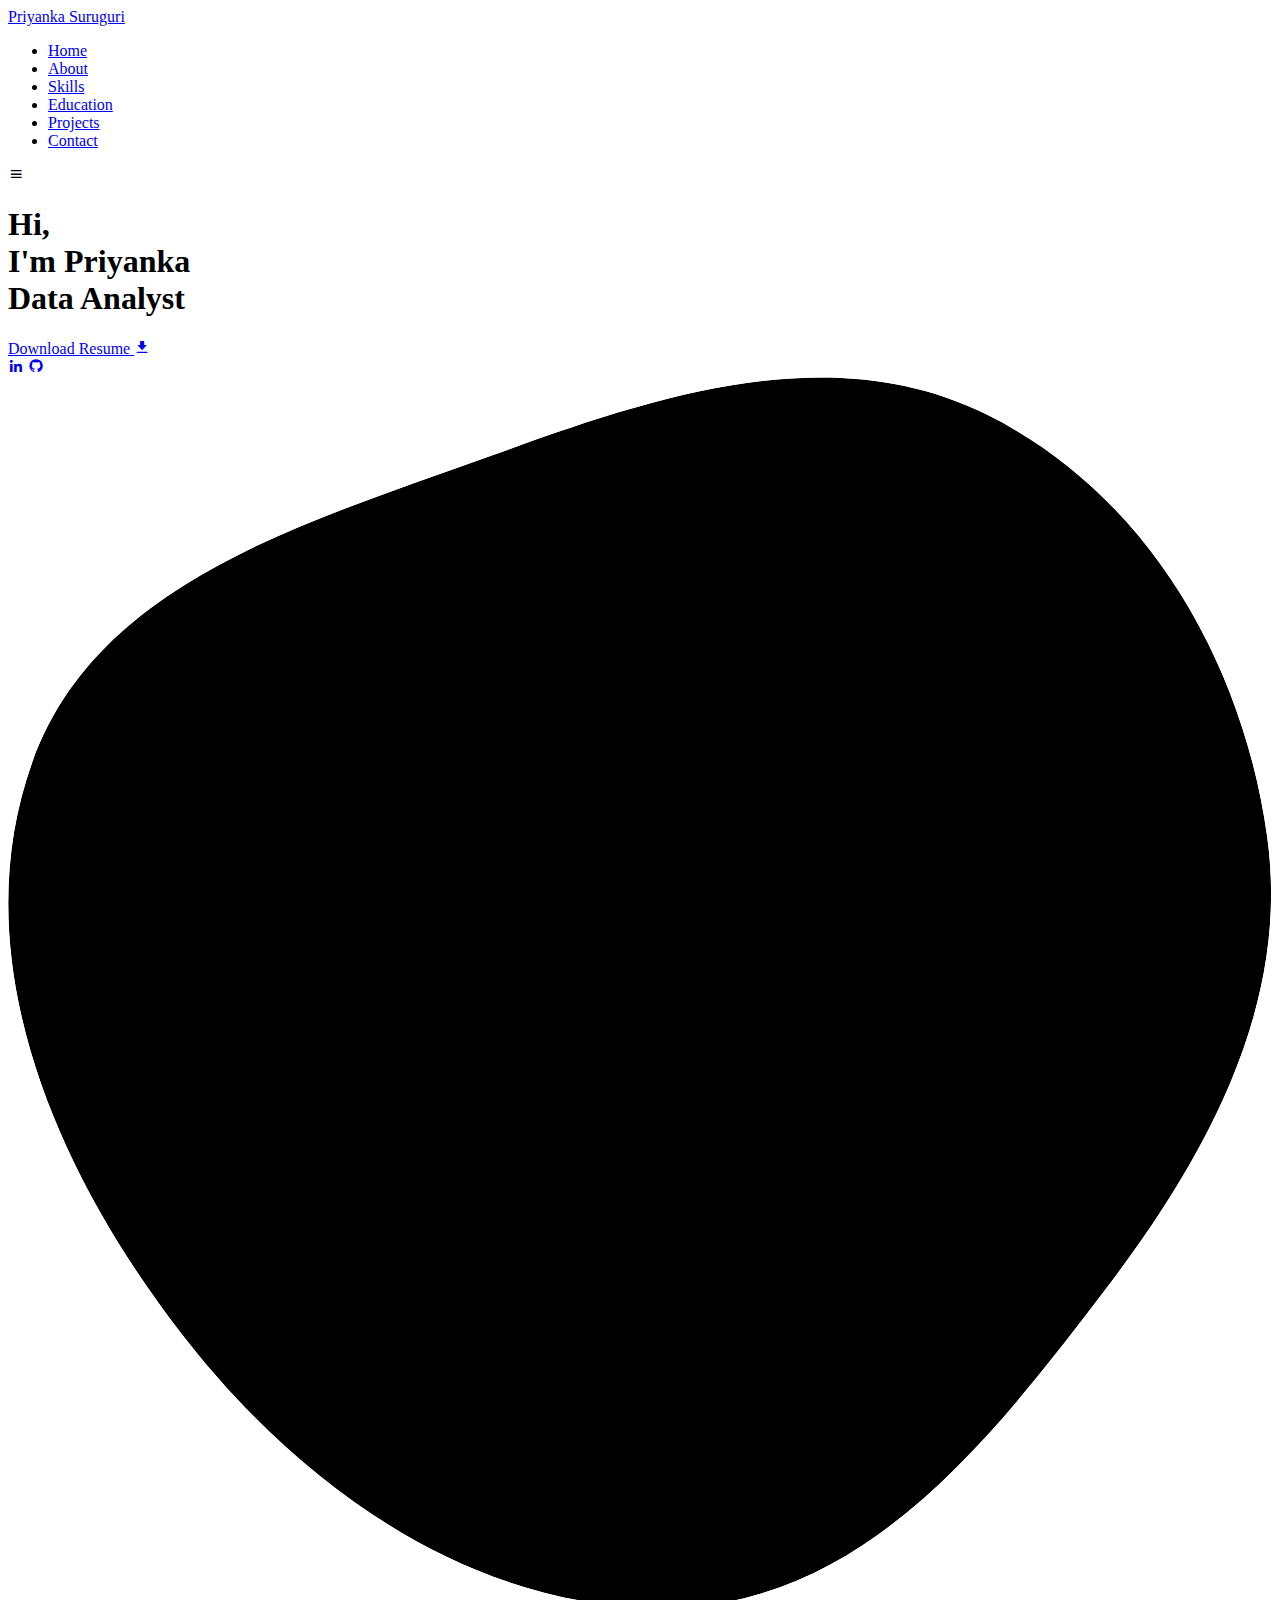
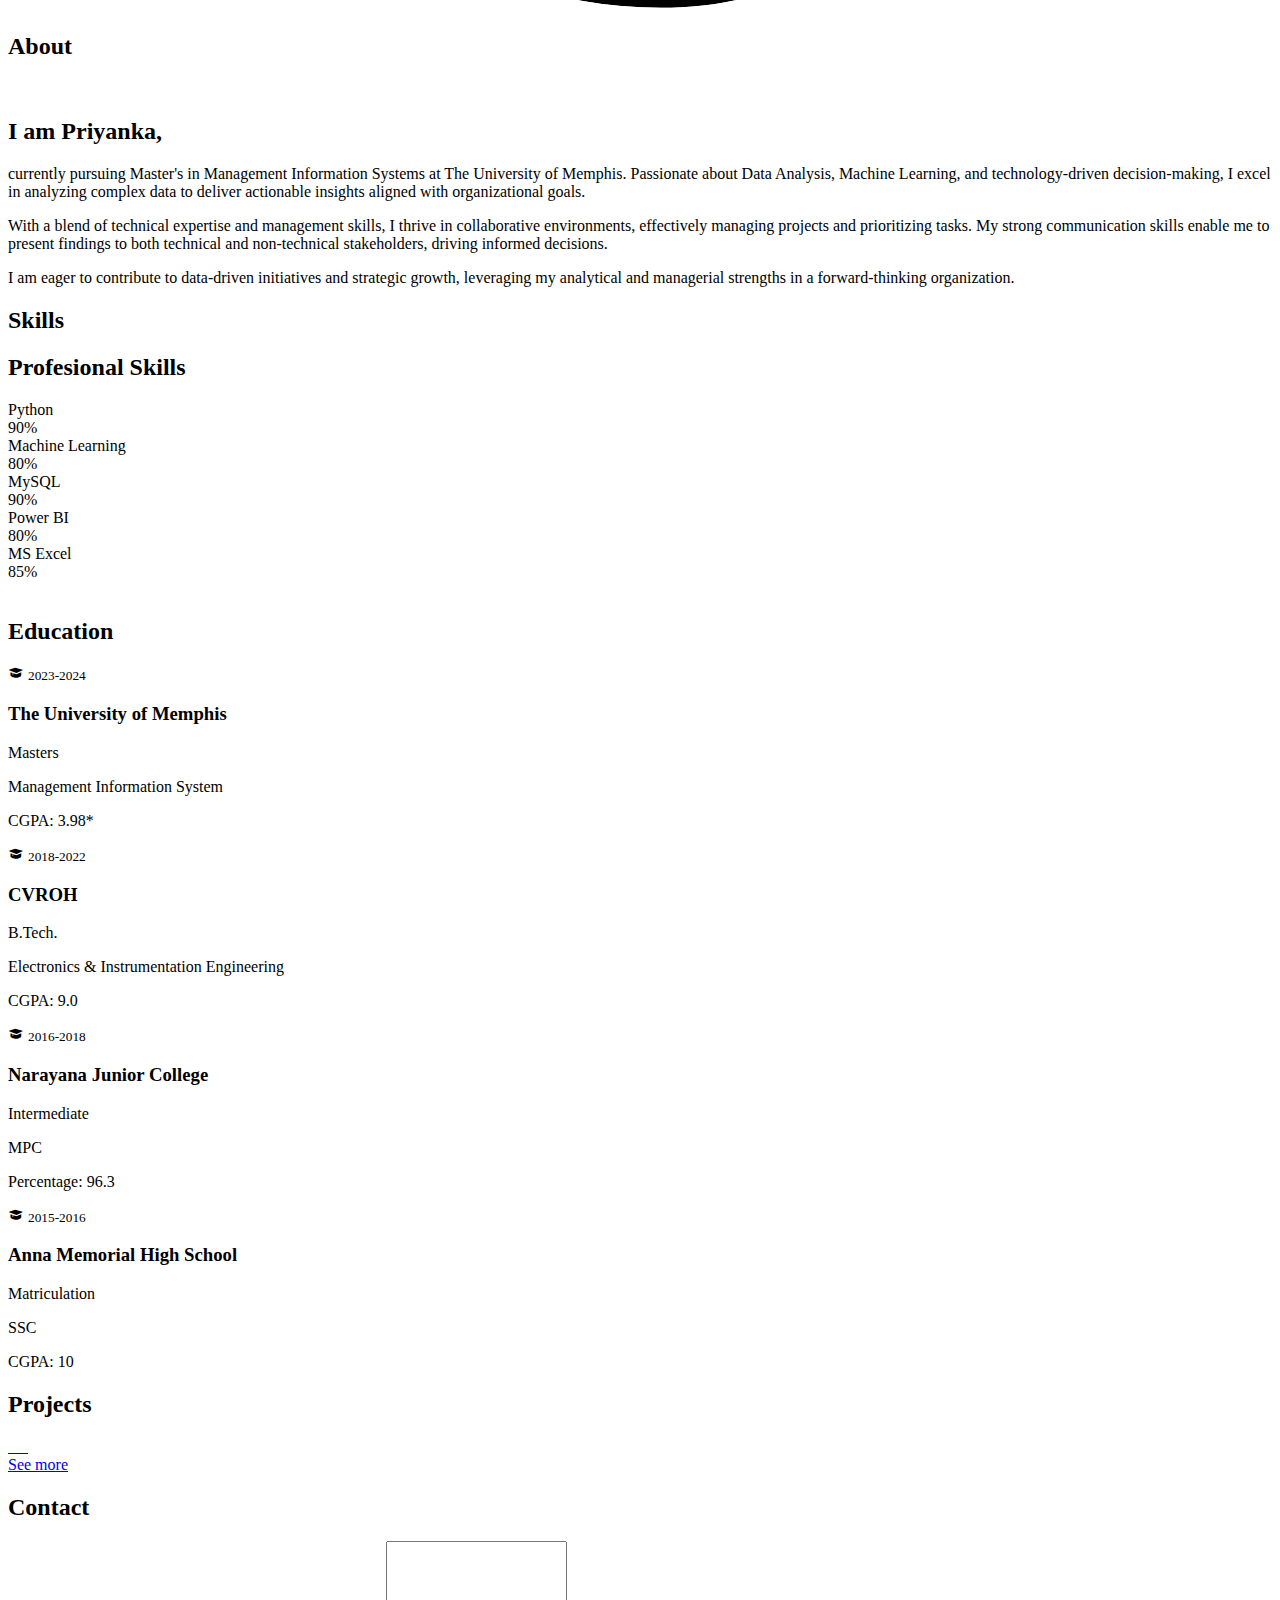
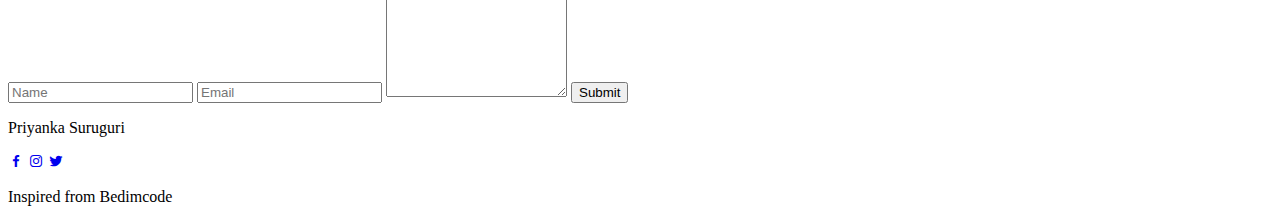
==== index.html @ d9de32b5 "Add files via upload" ====
<!DOCTYPE html>
<html lang="en">
    <head>
        <meta charset="UTF-8">
        <meta name="viewport" content="width=device-width, initial-scale=1.0">

        <link rel="stylesheet" href="CSS/style.css">

        <!-- =====BOX ICONS===== -->
        <link href='https://cdn.jsdelivr.net/npm/boxicons@2.0.5/css/boxicons.min.css' rel='stylesheet'>

        <title>Priyanka Portfolio</title>
    </head>
    <body>
        <!--===== HEADER =====-->
        <header class="l-header">
            <nav class="nav bd-grid">
                <div>
                    <a href="#" class="nav__logo">Priyanka Suruguri</a>
                </div>

                <div class="nav__menu" id="nav-menu">
                    <ul class="nav__list">
                        <li class="nav__item"><a href="#home" class="nav__link active">Home</a></li>
                        <li class="nav__item"><a href="#about" class="nav__link">About</a></li>
                        <li class="nav__item"><a href="#skills" class="nav__link">Skills</a></li>
                        <li class="nav__item"><a href="#education" class="nav__link">Education</a></li>
                        <li class="nav__item"><a href="#work" class="nav__link">Projects</a></li>
                        <li class="nav__item"><a href="#contact" class="nav__link">Contact</a></li>
                    </ul>
                </div>

                <div class="nav__toggle" id="nav-toggle">
                    <i class='bx bx-menu'></i>
                </div>
            </nav>
        </header>

        <main class="l-main">
            <!--===== HOME =====-->
            <section class="home bd-grid" id="home">
                <div class="home__data">
                    <h1 class="home__title">Hi,<br>I'm <span class="home__title-color">Priyanka</span><br>Data Analyst</h1>

                    <a href="images/PriyankaResume.doc" download='resume' class="button">Download Resume <i class='bx bxs-download'></i></a>
                </div>

                <div class="home__social">
                    <a href="https://linkedin.com/in/your-profile" class="home__social-icon"><i class='bx bxl-linkedin'></i></a>
                    <a href="https://github.com/PriyankaSuruguri" class="home__social-icon"><i class='bx bxl-github' ></i></a>
                </div>

                <div class="home__img">
                    <svg class="home__blob" viewBox="0 0 479 467" xmlns="http://www.w3.org/2000/svg" xmlns:xlink="http://www.w3.org/1999/xlink">
                        <mask id="mask0" mask-type="alpha">
                            <path d="M9.19024 145.964C34.0253 76.5814 114.865 54.7299 184.111 29.4823C245.804 6.98884 311.86 -14.9503 370.735 14.143C431.207 44.026 467.948 107.508 477.191 174.311C485.897 237.229 454.931 294.377 416.506 344.954C373.74 401.245 326.068 462.801 255.442 466.189C179.416 469.835 111.552 422.137 65.1576 361.805C17.4835 299.81 -17.1617 219.583 9.19024 145.964Z"/>
                        </mask>
                        <g mask="url(#mask0)">
                            <path d="M9.19024 145.964C34.0253 76.5814 114.865 54.7299 184.111 29.4823C245.804 6.98884 311.86 -14.9503 370.735 14.143C431.207 44.026 467.948 107.508 477.191 174.311C485.897 237.229 454.931 294.377 416.506 344.954C373.74 401.245 326.068 462.801 255.442 466.189C179.416 469.835 111.552 422.137 65.1576 361.805C17.4835 299.81 -17.1617 219.583 9.19024 145.964Z"/>
                            <image class="home__blob-img" x="40" y="60" href="images/HomePriyanka1.png"/>
                        </g>
                    </svg>
                </div>
            </section>

            <!--===== ABOUT =====-->
            <section class="about section " id="about">
                <h2 class="section-title">About</h2>

                <div class="about__container bd-grid">
                    <div class="about__img">
                        <img src="images/PriyankaImage.jpeg" alt="">
                    </div>
                    
                    <div>
                        <h2 class="about__subtitle">I am Priyanka,</h2>
                        <p class="about__text">currently pursuing Master's in Management Information Systems at The University of Memphis. Passionate about Data Analysis, Machine Learning, and technology-driven decision-making, I excel in analyzing complex data to deliver actionable insights aligned with organizational goals.</p>           
                        <p class="about__text">With a blend of technical expertise and management skills, I thrive in collaborative environments, effectively managing projects and prioritizing tasks. My strong communication skills enable me to present findings to both technical and non-technical stakeholders, driving informed decisions.</p>
                        <p class="about__text">I am eager to contribute to data-driven initiatives and strategic growth, leveraging my analytical and managerial strengths in a forward-thinking organization.</p>
                    </div>                                   
                </div>
            </section>

            <!--===== SKILLS =====-->
            <section class="skills section" id="skills">
                <h2 class="section-title">Skills</h2>

                <div class="skills__container bd-grid">          
                    <div>
                        <h2 class="skills__subtitle">Profesional Skills</h2>
                        <div class="skills__data">
                            <div class="skills__names">
                                <span class="skills__name">Python</span>
                            </div>
                            <div class="skills__bar skills__python">

                            </div>
                            <div>
                                <span class="skills__percentage">90%</span>
                            </div>
                        </div>
                        <div class="skills__data">
                            <div class="skills__names">
                                <span class="skills__name">Machine Learning</span>
                            </div>
                            <div class="skills__bar skills__ml">
                                
                            </div>
                            <div>
                                <span class="skills__percentage">80%</span>
                            </div>
                        </div>
                        <div class="skills__data">
                            <div class="skills__names">
                                <span class="skills__name">MySQL</span>
                            </div>
                            <div class="skills__bar skills__mysql">
                                
                            </div>
                            <div>
                                <span class="skills__percentage">90%</span>
                            </div>
                        </div>
                        <div class="skills__data">
                            <div class="skills__names">
                                <span class="skills__name">Power BI</span>
                            </div>
                            <div class="skills__bar skills__powerbi">
                                
                            </div>
                            <div>
                                <span class="skills__percentage">80%</span>
                            </div>
                        </div>
                        <div class="skills__data">
                            <div class="skills__names">
                                <span class="skills__name">MS Excel</span>
                            </div>
                            <div class="skills__bar skills__msexcel">
                                
                            </div>
                            <div>
                                <span class="skills__percentage">85%</span>
                            </div>
                        </div>
                    </div>
                    
                    <div>              
                        <img src="images/skills.jpg" alt="" class="skills__img">
                    </div>
                </div>
            </section>

            <!--===== EDUCATION =====-->
            <section class="education section" id="education">
                <h2 class="section-title">Education</h2>
                <div class="education__container bd-grid">
                    <div class="institute__container">
                        <div class="inst_logo_yr">
                            <i class="bx bxs-graduation grad_icon"></i>
                            <small class="institute__year">2023-2024</small>
                        </div>
                        <div class="inst_rem">
                            <h3 class="institute__name">The University of Memphis</h3>
                            <p class="institute__course">Masters</p>
                            <p class="institute__domain">Management Information System</p>
                            <p class="institute__cgpa">CGPA: 3.98*</p>
                        </div>
                    </div>
                    <div class="institute__container">
                        <div class="inst_logo_yr">
                            <i class="bx bxs-graduation grad_icon"></i>
                            <small class="institute__year">2018-2022</small>
                        </div>
                        <div class="inst_rem">
                            <h3 class="institute__name">CVROH</h3>
                            <p class="institute__course">B.Tech.</p>
                            <p class="institute__domain">Electronics & Instrumentation Engineering</p>
                            <p class="institute__cgpa">CGPA: 9.0</p>
                        </div>
                    </div>   
                    <div class="institute__container">
                        <div class="inst_logo_yr">
                            <i class="bx bxs-graduation grad_icon"></i>
                            <small class="institute__year">2016-2018</small>
                        </div>
                        <div class="inst_rem">
                            <h3 class="institute__name">Narayana Junior College</h3>
                            <p class="institute__course">Intermediate</p>
                            <p class="institute__domain">MPC</p>
                            <p class="institute__cgpa">Percentage: 96.3</p>
                        </div>
                    </div> 
                    <div class="institute__container">
                        <div class="inst_logo_yr">
                            <i class="bx bxs-graduation grad_icon"></i>
                            <small class="institute__year">2015-2016</small>
                        </div>
                        <div class="inst_rem">
                            <h3 class="institute__name">Anna Memorial High School</h3>
                            <p class="institute__course">Matriculation</p>
                            <p class="institute__domain">SSC</p>
                            <p class="institute__cgpa">CGPA: 10 </p>
                        </div>
                    </div>                 
                </div>
            </section>

            <!--===== PROJECTS =====-->
            <section class="work section" id="work">
                <h2 class="section-title">Projects</h2>

                <div class="work__container bd-grid">
                    <a href="https://github.com/PriyankaSuruguri/Facial_Emotion_Recognition_Deep_Learning" class="work__img">
                        <img src="images/work1.jpg" alt="">
                    </a>
                    <a href="https://github.com/PriyankaSuruguri/GDP_Prediction" class="work__img">
                        <img src="images/work2.png" alt="">
                    </a>
                    <a href="https://github.com/PriyankaSuruguri/Breast_Cancer_Detection" class="work__img">
                        <img src="images/work3.png" alt="">
                    </a>
                    <a href="https://github.com/PriyankaSuruguri/House_Price_Prediction" class="work__img">
                        <img src="images/work4.png" alt="">
                    </a>
                    <a href="https://github.com/PriyankaSuruguri/Credit_Card_Fraud_Detection" class="work__img">
                        <img src="images/work5.jpg" alt="">
                    </a>
                    <a href="https://github.com/PriyankaSuruguri/US_SalesInsights" class="work__img">
                        <img src="images/work6.png" alt="">
                    </a>
                </div>
                <div class="see_more_btn">
                    <a href="https://github.com/PriyankaSuruguri" class="button">See more</a>
                </div>
            </section>
            <!--===== CONTACT =====-->
            <section class="contact section" id="contact">
                <h2 class="section-title">Contact</h2>

                <div class="contact__container bd-grid">
                    <form action="" class="contact__form">
                        <input type="text" placeholder="Name" class="contact__input">
                        <input type="mail" placeholder="Email" class="contact__input">
                        <textarea name="" id="" cols="0" rows="10" class="contact__input"></textarea>
                        <input type="button" value="Submit" class="contact__button button">
                    </form>
                </div>
            </section>
        </main>

        <!--===== FOOTER =====-->
        <footer class="footer">
            <p class="footer__title">Priyanka Suruguri</p>
            <div class="footer__social">
                <a href="#" class="footer__icon"><i class='bx bxl-facebook' ></i></a>
                <a href="#" class="footer__icon"><i class='bx bxl-instagram' ></i></a>
                <a href="#" class="footer__icon"><i class='bx bxl-twitter' ></i></a>
            </div>
            <p class="footer__copy">Inspired from Bedimcode</p>
        </footer>


        <!--===== SCROLL REVEAL =====-->
        <script src="https://unpkg.com/scrollreveal"></script>

        <!--===== MAIN JS =====-->
        <script src="js/script.js"></script>
    </body>
</html>
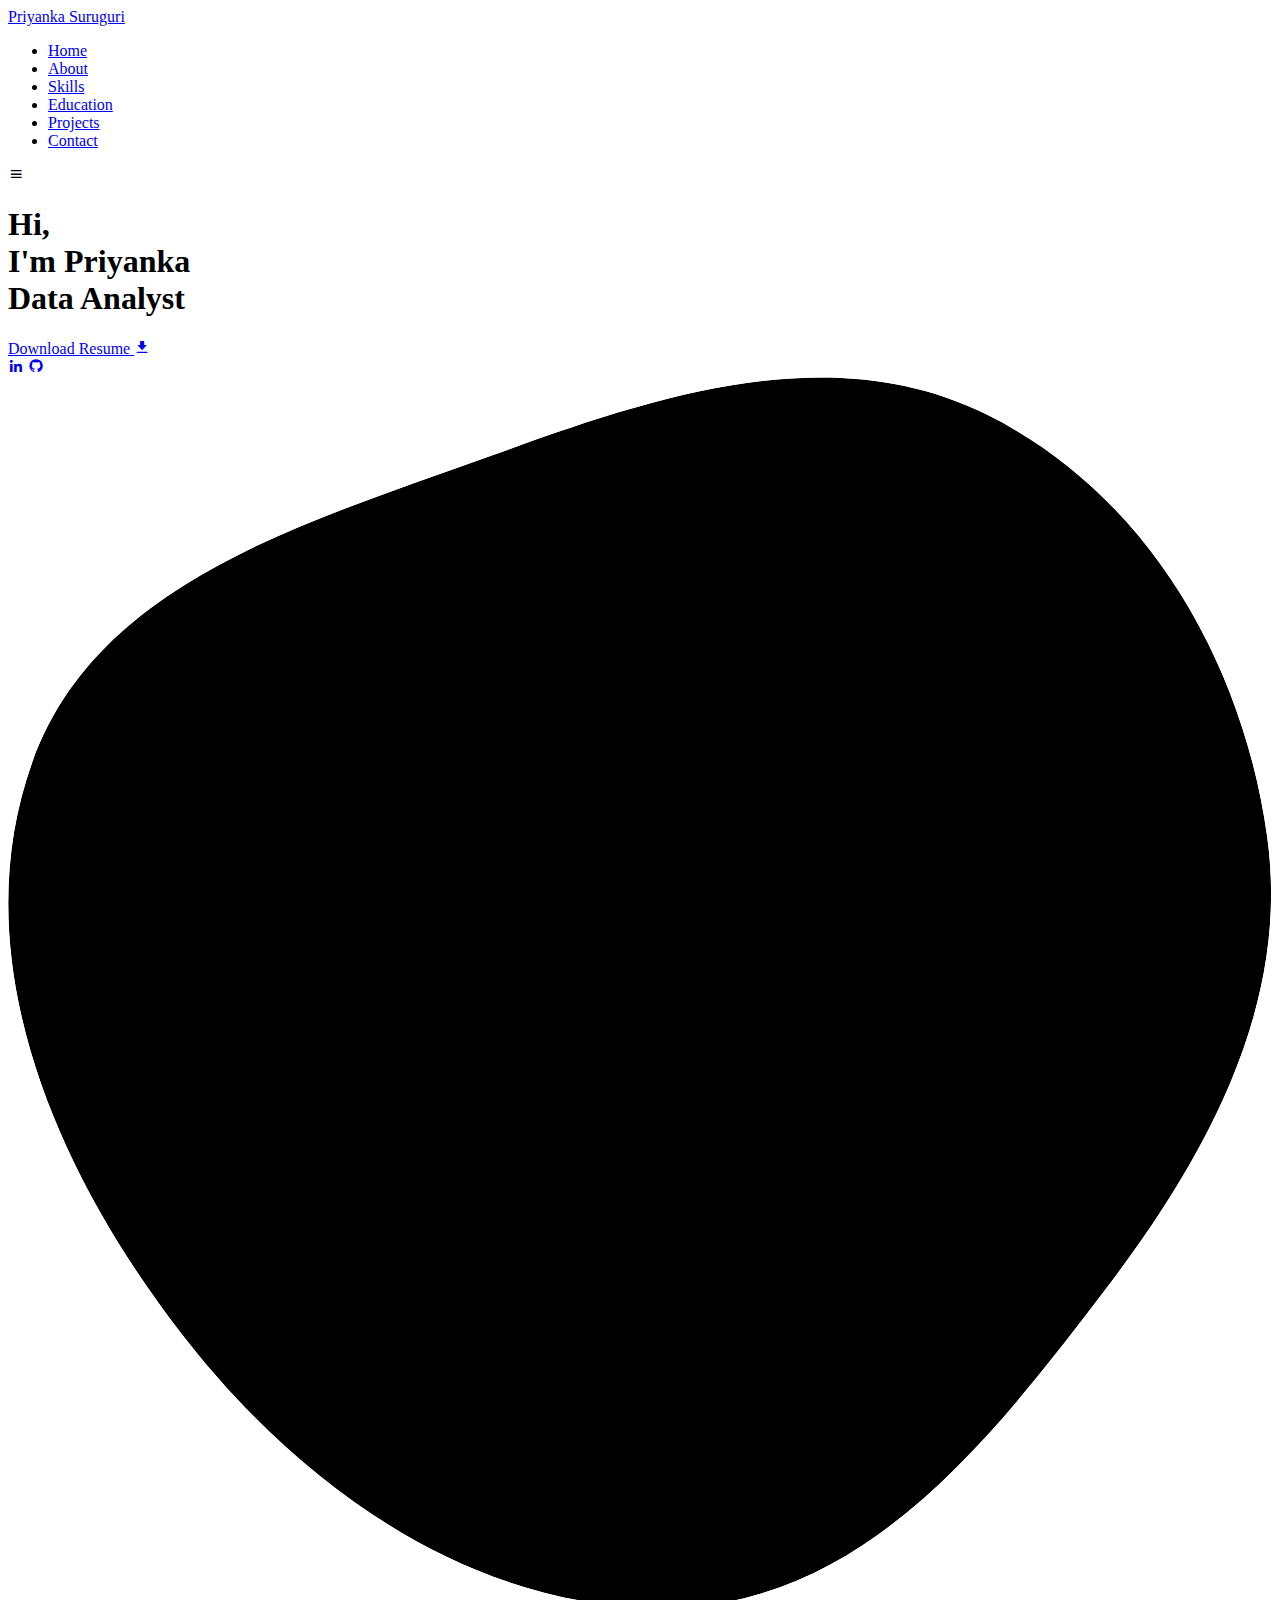
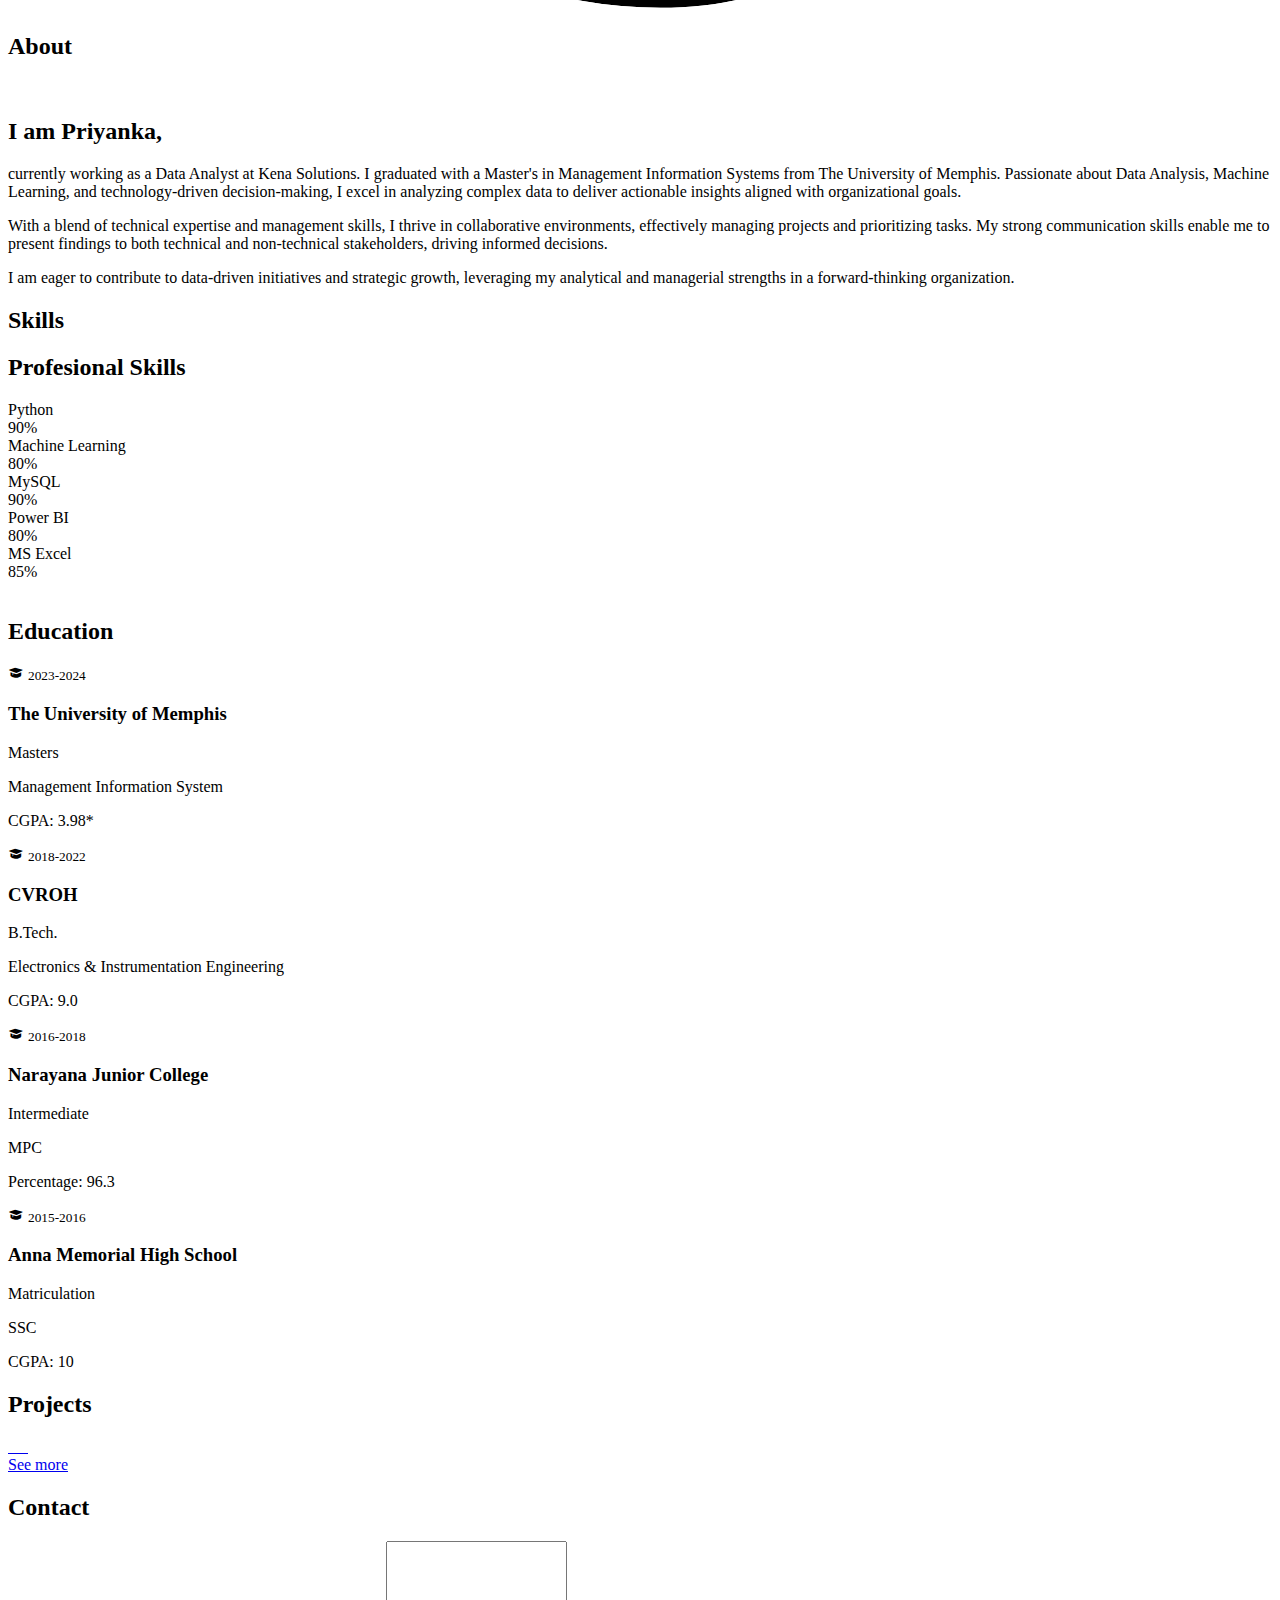
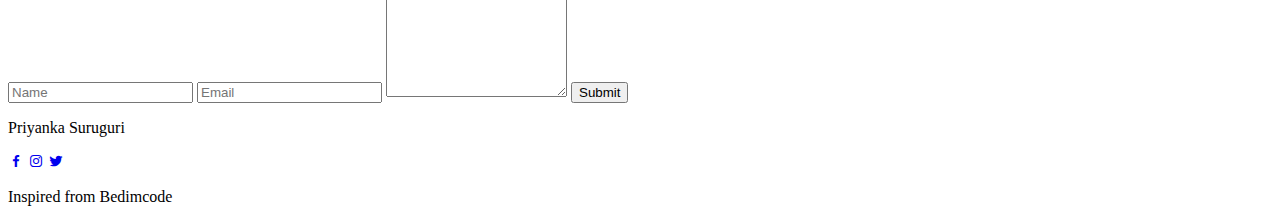
==== commit 0380fef6: "Add files via upload" ====
--- a/index.html
+++ b/index.html
@@ -4,7 +4,7 @@
         <meta charset="UTF-8">
         <meta name="viewport" content="width=device-width, initial-scale=1.0">
 
-        <link rel="stylesheet" href="CSS/style.css">
+        <link rel="stylesheet" href="CSS/styles.css">
 
         <!-- =====BOX ICONS===== -->
         <link href='https://cdn.jsdelivr.net/npm/boxicons@2.0.5/css/boxicons.min.css' rel='stylesheet'>
@@ -42,7 +42,7 @@
                 <div class="home__data">
                     <h1 class="home__title">Hi,<br>I'm <span class="home__title-color">Priyanka</span><br>Data Analyst</h1>
 
-                    <a href="images/PriyankaResume.doc" download='resume' class="button">Download Resume <i class='bx bxs-download'></i></a>
+                    <a href="files/PriyankaResumee.pdf" download='resume' class="button">Download Resume <i class='bx bxs-download'></i></a>
                 </div>
 
                 <div class="home__social">
@@ -74,7 +74,7 @@
                     
                     <div>
                         <h2 class="about__subtitle">I am Priyanka,</h2>
-                        <p class="about__text">currently pursuing Master's in Management Information Systems at The University of Memphis. Passionate about Data Analysis, Machine Learning, and technology-driven decision-making, I excel in analyzing complex data to deliver actionable insights aligned with organizational goals.</p>           
+                        <p class="about__text"> currently working as a Data Analyst at Kena Solutions. I graduated with a Master's in Management Information Systems from The University of Memphis. Passionate about Data Analysis, Machine Learning, and technology-driven decision-making, I excel in analyzing complex data to deliver actionable insights aligned with organizational goals.</p>           
                         <p class="about__text">With a blend of technical expertise and management skills, I thrive in collaborative environments, effectively managing projects and prioritizing tasks. My strong communication skills enable me to present findings to both technical and non-technical stakeholders, driving informed decisions.</p>
                         <p class="about__text">I am eager to contribute to data-driven initiatives and strategic growth, leveraging my analytical and managerial strengths in a forward-thinking organization.</p>
                     </div>                                   
@@ -267,10 +267,4 @@
         <!--===== MAIN JS =====-->
         <script src="js/script.js"></script>
     </body>
-</html>
-
-
-
-
-
-
+</html>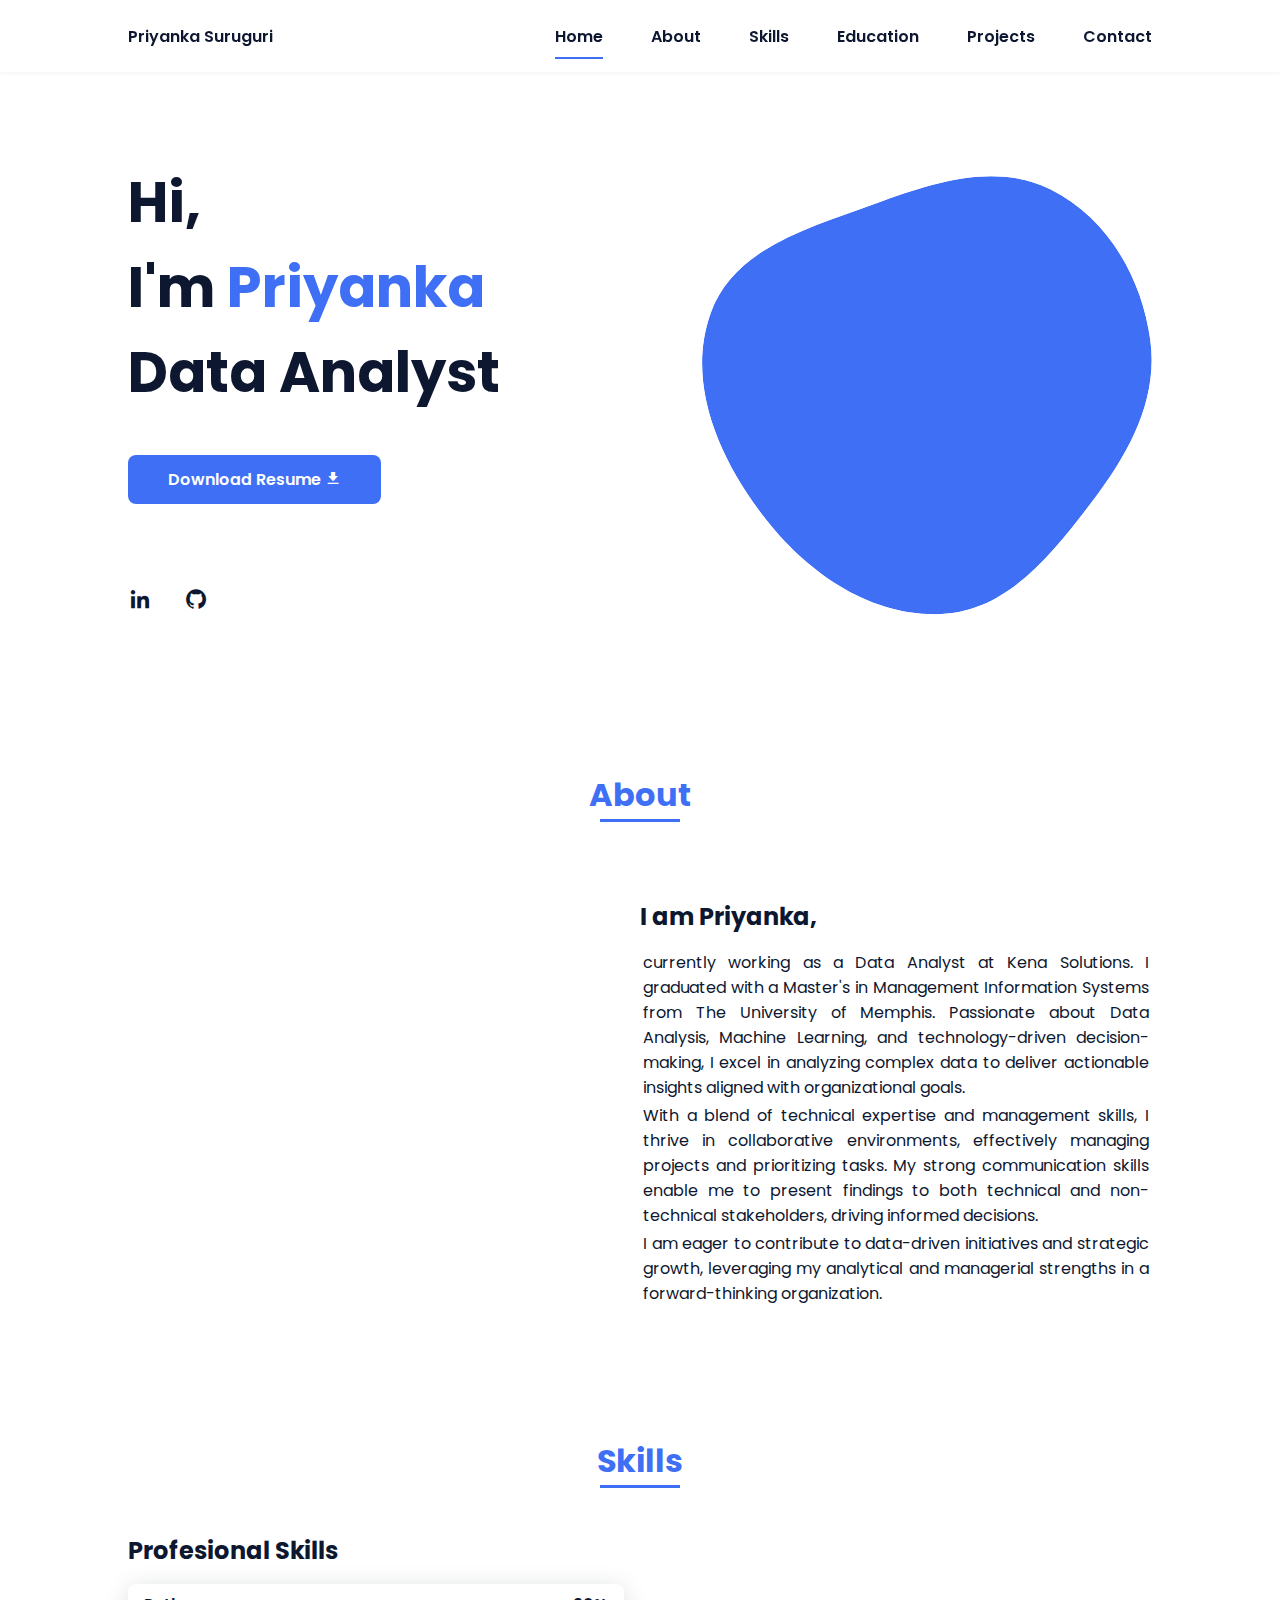
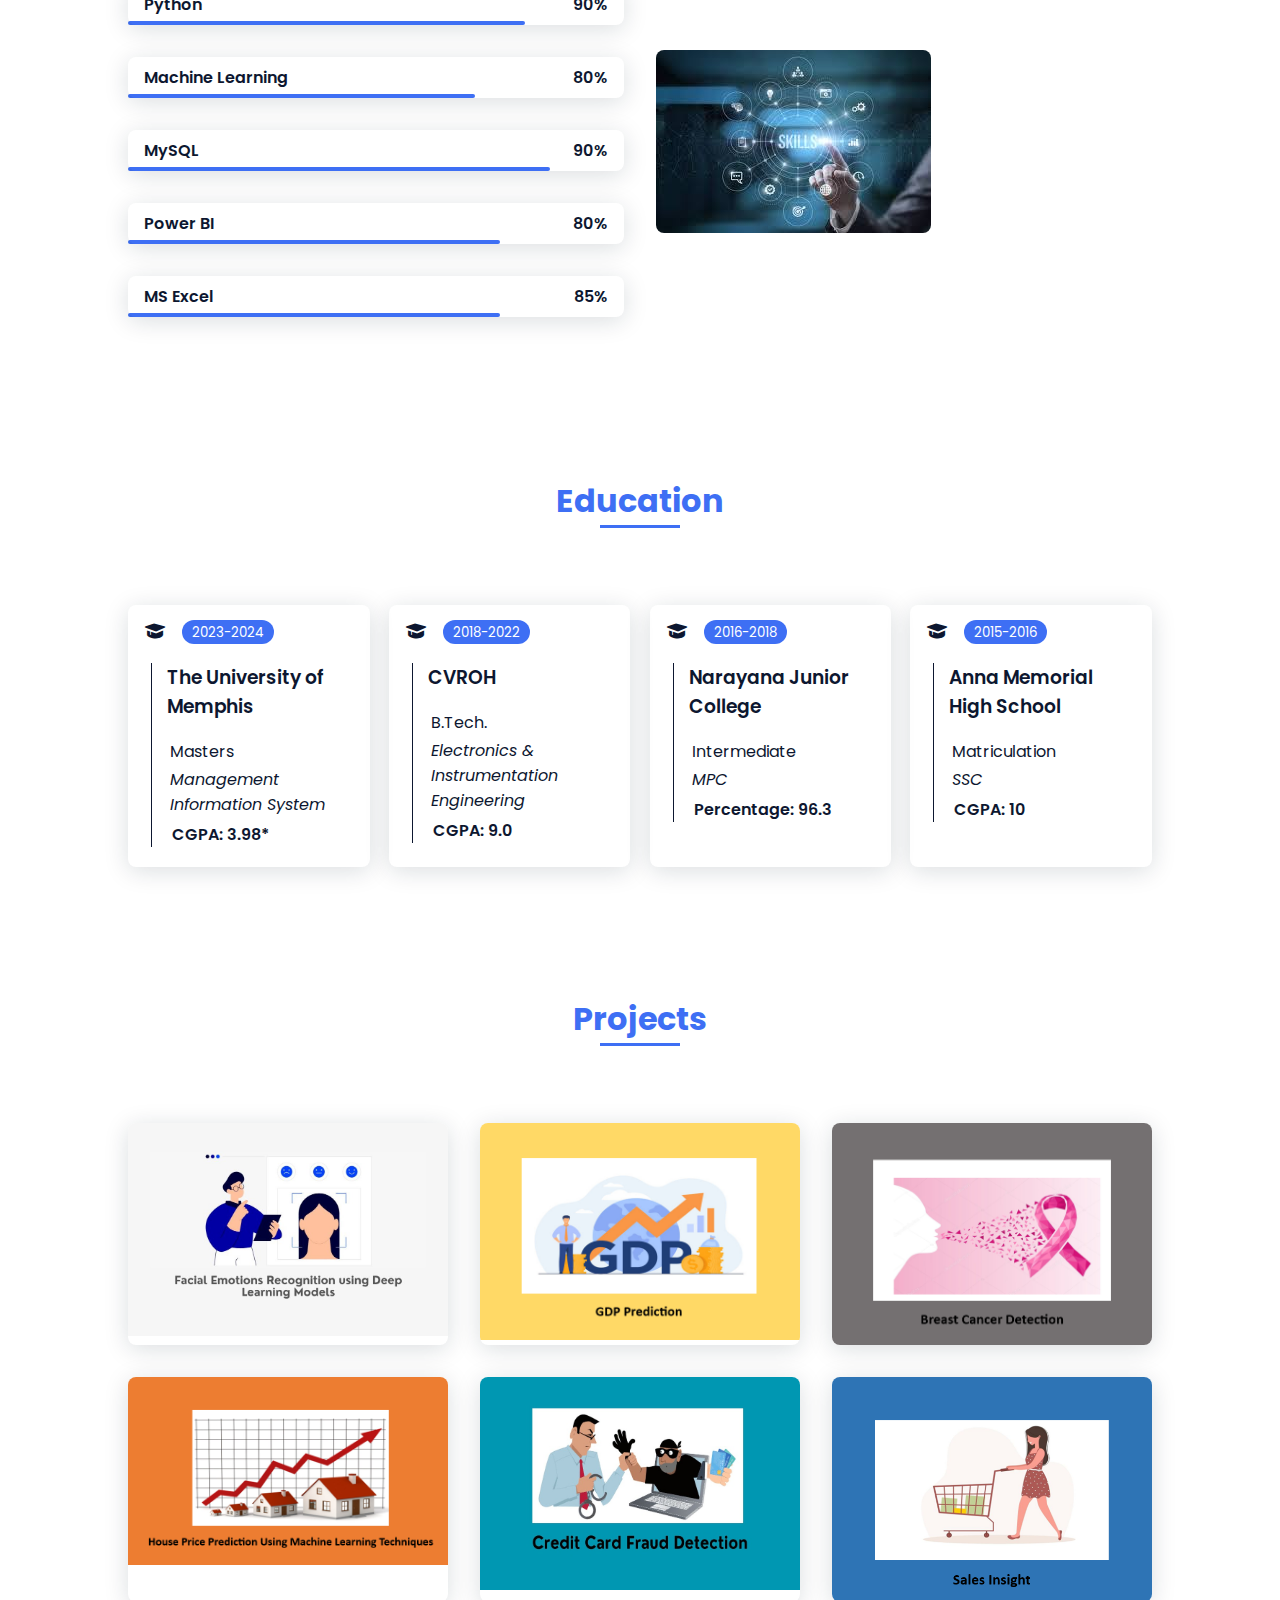
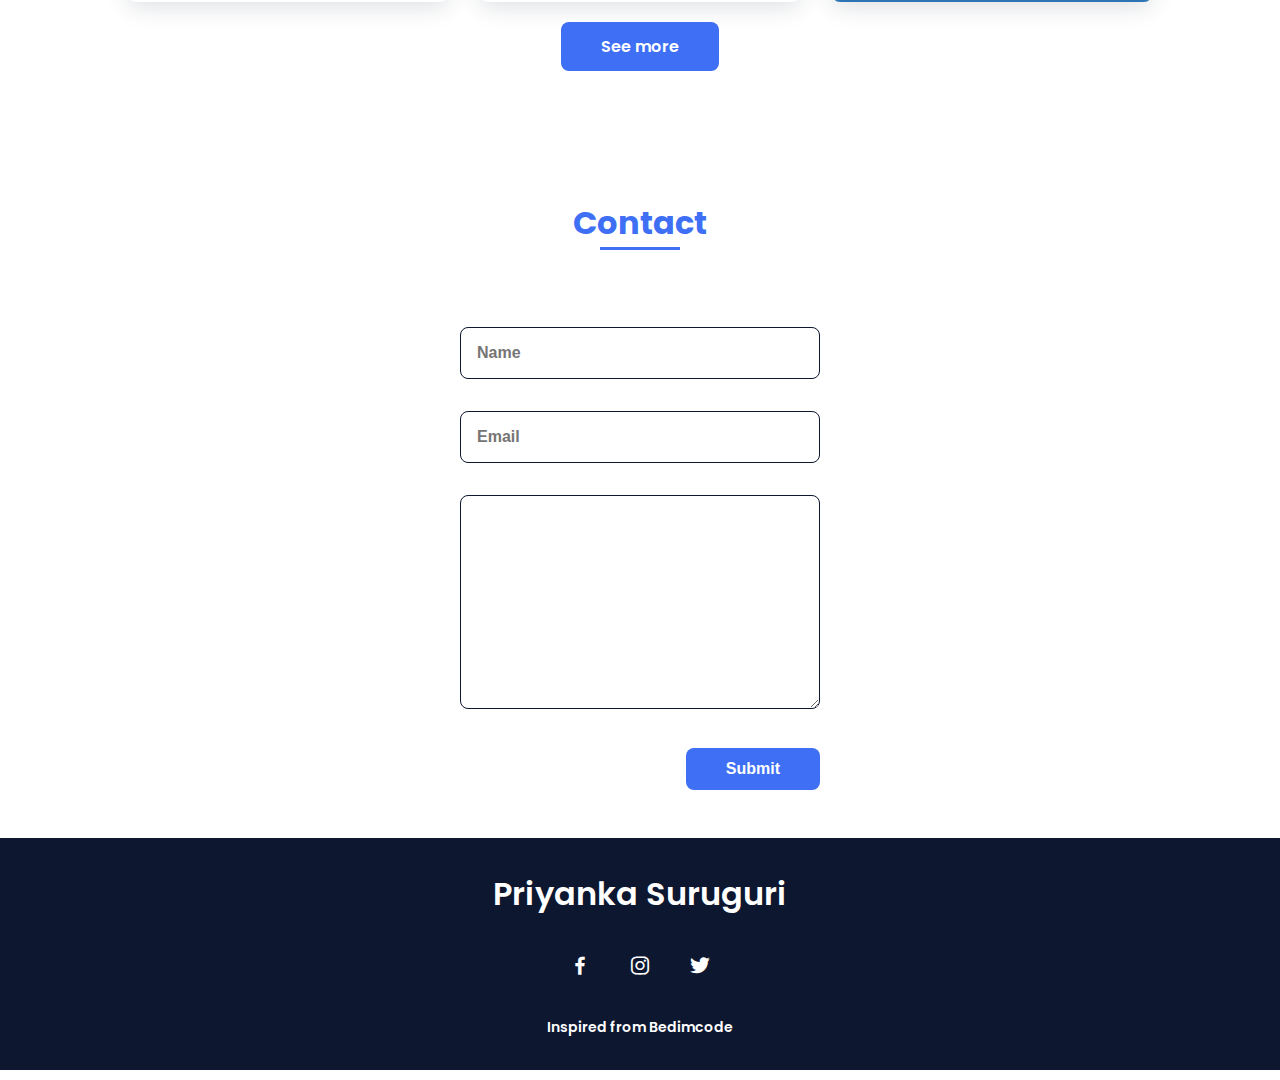
==== commit 9132dc76: "Update index.html" ====
--- a/index.html
+++ b/index.html
@@ -4,7 +4,7 @@
         <meta charset="UTF-8">
         <meta name="viewport" content="width=device-width, initial-scale=1.0">
 
-        <link rel="stylesheet" href="CSS/styles.css">
+        <link rel="stylesheet" href="PortfolioWebsite/assets/CSS/styles.css">
 
         <!-- =====BOX ICONS===== -->
         <link href='https://cdn.jsdelivr.net/npm/boxicons@2.0.5/css/boxicons.min.css' rel='stylesheet'>
@@ -42,7 +42,7 @@
                 <div class="home__data">
                     <h1 class="home__title">Hi,<br>I'm <span class="home__title-color">Priyanka</span><br>Data Analyst</h1>
 
-                    <a href="files/PriyankaResumee.pdf" download='resume' class="button">Download Resume <i class='bx bxs-download'></i></a>
+                    <a href="PortfolioWebsite/assets/files/PriyankaResumee.pdf" download='resume' class="button">Download Resume <i class='bx bxs-download'></i></a>
                 </div>
 
                 <div class="home__social">
@@ -146,7 +146,7 @@
                     </div>
                     
                     <div>              
-                        <img src="images/skills.jpg" alt="" class="skills__img">
+                        <img src="PortfolioWebsite/assets/images/skills.jpg" alt="" class="skills__img">
                     </div>
                 </div>
             </section>
@@ -212,22 +212,22 @@
 
                 <div class="work__container bd-grid">
                     <a href="https://github.com/PriyankaSuruguri/Facial_Emotion_Recognition_Deep_Learning" class="work__img">
-                        <img src="images/work1.jpg" alt="">
+                        <img src="PortfolioWebsite/assets/images/work1.jpg" alt="">
                     </a>
                     <a href="https://github.com/PriyankaSuruguri/GDP_Prediction" class="work__img">
-                        <img src="images/work2.png" alt="">
+                        <img src="PortfolioWebsite/assets/images/work2.png" alt="">
                     </a>
                     <a href="https://github.com/PriyankaSuruguri/Breast_Cancer_Detection" class="work__img">
-                        <img src="images/work3.png" alt="">
+                        <img src="PortfolioWebsite/assets/images/work3.png" alt="">
                     </a>
                     <a href="https://github.com/PriyankaSuruguri/House_Price_Prediction" class="work__img">
-                        <img src="images/work4.png" alt="">
+                        <img src="PortfolioWebsite/assets/images/work4.png" alt="">
                     </a>
                     <a href="https://github.com/PriyankaSuruguri/Credit_Card_Fraud_Detection" class="work__img">
-                        <img src="images/work5.jpg" alt="">
+                        <img src="PortfolioWebsite/assets/images/work5.jpg" alt="">
                     </a>
                     <a href="https://github.com/PriyankaSuruguri/US_SalesInsights" class="work__img">
-                        <img src="images/work6.png" alt="">
+                        <img src="PortfolioWebsite/assets/images/work6.png" alt="">
                     </a>
                 </div>
                 <div class="see_more_btn">
@@ -265,6 +265,6 @@
         <script src="https://unpkg.com/scrollreveal"></script>
 
         <!--===== MAIN JS =====-->
-        <script src="js/script.js"></script>
+        <script src="PortfolioWebsite/assets/js/script.js"></script>
     </body>
-</html>+</html>
--- a/PortfolioWebsite/assets/CSS/styles.css
+++ b/PortfolioWebsite/assets/CSS/styles.css
@@ -0,0 +1,617 @@
+/*===== GOOGLE FONTS =====*/
+@import url("https://fonts.googleapis.com/css2?family=Poppins:wght@400;600;700&display=swap");
+/*===== VARIABLES CSS =====*/
+:root {
+  --header-height: 3rem;
+  --font-semi: 600;
+  /*===== Colores =====*/
+  /*Purple 260 - Red 355 - Blue 224 - Pink 340*/
+  /* HSL color mode */
+  --hue-color: 224;
+  --first-color: hsl(var(--hue-color), 89%, 60%);
+  --second-color: hsl(var(--hue-color), 56%, 12%);
+  /*===== Fuente y tipografia =====*/
+  --body-font: 'Poppins', sans-serif;
+  --big-font-size: 2rem;
+  --h2-font-size: 1.25rem;
+  --normal-font-size: .938rem;
+  --smaller-font-size: .75rem;
+  /*===== Margenes =====*/
+  --mb-2: 1rem;
+  --mb-4: 2rem;
+  --mb-5: 2.5rem;
+  --mb-6: 3rem;
+  /*===== z index =====*/
+  --z-back: -10;
+  --z-fixed: 100;
+}
+
+@media screen and (min-width: 968px) {
+  :root {
+    --big-font-size: 3.5rem;
+    --h2-font-size: 2rem;
+    --normal-font-size: 1rem;
+    --smaller-font-size: .875rem;
+  }
+}
+
+/*===== BASE =====*/
+*, ::before, ::after {
+  box-sizing: border-box;
+}
+
+html {
+  scroll-behavior: smooth;
+}
+
+body {
+  margin: var(--header-height) 0 0 0;
+  font-family: var(--body-font);
+  font-size: var(--normal-font-size);
+  color: var(--second-color);
+}
+
+h1, h2, p {
+  margin: 0;
+}
+
+ul {
+  margin: 0;
+  padding: 0;
+  list-style: none;
+}
+
+a {
+  text-decoration: none;
+}
+
+img {
+  max-width: 100%;
+  height: auto;
+  display: block;
+}
+
+/*===== CLASS CSS ===== */
+.section-title {
+  position: relative;
+  font-size: var(--h2-font-size);
+  color: var(--first-color);
+  margin-top: var(--mb-2);
+  margin-bottom: var(--mb-4);
+  text-align: center;
+}
+
+.section-title::after {
+  position: absolute;
+  content: '';
+  width: 64px;
+  height: 0.18rem;
+  left: 0;
+  right: 0;
+  margin: auto;
+  top: 2rem;
+  background-color: var(--first-color);
+}
+
+.section {
+  padding-top: 3rem;
+  padding-bottom: 2rem;
+}
+
+/*===== LAYOUT =====*/
+.bd-grid {
+  max-width: 1024px;
+  display: grid;
+  margin-left: var(--mb-2);
+  margin-right: var(--mb-2);
+}
+
+.l-header {
+  width: 100%;
+  position: fixed;
+  top: 0;
+  left: 0;
+  z-index: var(--z-fixed);
+  background-color: #fff;
+  box-shadow: 0 1px 4px rgba(146, 161, 176, 0.15);
+}
+
+/*===== NAV =====*/
+.nav {
+  height: var(--header-height);
+  display: flex;
+  justify-content: space-between;
+  align-items: center;
+  font-weight: var(--font-semi);
+}
+
+@media screen and (max-width: 767px) {
+  .nav__menu {
+    position: fixed;
+    top: var(--header-height);
+    right: -100%;
+    width: 80%;
+    height: 100%;
+    padding: 2rem;
+    background-color: var(--second-color);
+    transition: .5s;
+  }
+}
+
+.nav__item {
+  margin-bottom: var(--mb-4);
+}
+
+.nav__link {
+  position: relative;
+  color: #fff;
+}
+
+.nav__link:hover {
+  position: relative;
+}
+
+.nav__link:hover::after {
+  position: absolute;
+  content: '';
+  width: 100%;
+  height: 0.18rem;
+  left: 0;
+  top: 2rem;
+  background-color: var(--first-color);
+}
+
+.nav__logo {
+  color: var(--second-color);
+}
+
+.nav__toggle {
+  color: var(--second-color);
+  font-size: 1.5rem;
+  cursor: pointer;
+}
+
+/*Active menu*/
+.active::after {
+  position: absolute;
+  content: '';
+  width: 100%;
+  height: 0.18rem;
+  left: 0;
+  top: 2rem;
+  background-color: var(--first-color);
+}
+
+/*=== Show menu ===*/
+.show {
+  right: 0;
+}
+
+/*===== HOME =====*/
+.home {
+  position: relative;
+  row-gap: 5rem;
+  padding: 4rem 0 5rem;
+}
+
+.home__data {
+  align-self: center;
+}
+
+.home__title {
+  font-size: var(--big-font-size);
+  margin-bottom: var(--mb-5);
+}
+
+.home__title-color {
+  color: var(--first-color);
+}
+
+.home__social {
+  display: flex;
+  flex-direction: column;
+}
+
+.home__social-icon {
+  width: max-content;
+  margin-bottom: var(--mb-2);
+  font-size: 1.5rem;
+  color: var(--second-color);
+}
+
+.home__social-icon:hover {
+  color: var(--first-color);
+}
+
+.home__img {
+  position: absolute;
+  right: 0;
+  bottom: 0;
+  width: 150px;
+}
+
+.home__blob {
+  fill: var(--first-color);
+}
+
+.home__blob-img {
+  width: 360px;
+}
+
+/*BUTTONS*/
+.button {
+  display: inline-block;
+  background-color: var(--first-color);
+  color: #fff;
+  padding: .75rem 2.5rem;
+  font-weight: var(--font-semi);
+  border-radius: .5rem;
+  transition: .3s;
+}
+
+.button:hover {
+  box-shadow: 0px 10px 36px rgba(0, 0, 0, 0.15);
+}
+
+/* ===== ABOUT =====*/
+.about__container {
+  row-gap: 2rem;
+  text-align: center;
+}
+
+.about__subtitle {
+  margin-bottom: var(--mb-2);
+}
+
+.about__text {
+  text-align: justify;
+  margin: 3px;
+}
+
+.about__img {
+  justify-self: center;
+}
+
+.about__img img {
+  width: 100px;
+  border-radius: .5rem;
+}
+
+/* ===== SKILLS =====*/
+.skills__container {
+  row-gap: 2rem;
+  text-align: center;
+}
+
+.skills__subtitle {
+  margin-bottom: var(--mb-2);
+}
+
+.skills__text {
+  margin-bottom: var(--mb-4);
+}
+
+.skills__data {
+  display: flex;
+  justify-content: space-between;
+  align-items: center;
+  position: relative;
+  font-weight: var(--font-semi);
+  padding: .5rem 1rem;
+  margin-bottom: var(--mb-4);
+  border-radius: .5rem;
+  box-shadow: 0px 4px 25px rgba(14, 36, 49, 0.15);
+}
+
+.skills__icon {
+  font-size: 2rem;
+  margin-right: var(--mb-2);
+  color: var(--first-color);
+}
+
+.skills__names {
+  display: flex;
+  align-items: center;
+}
+
+.skills__bar {
+  position: absolute;
+  left: 0;
+  bottom: 0;
+  background-color: var(--first-color);
+  height: .25rem;
+  border-radius: .5rem;
+  z-index: var(--z-back);
+}
+
+.skills__python {
+  width: 80%;
+}
+
+.skills__ml {
+  width: 70%;
+}
+
+.skills__mysql {
+  width: 85%;
+}
+
+.skills__powerbi {
+  width: 75%;
+}
+
+.skills__msexcel {
+  width: 75%;
+}
+
+.skills__img {
+  border-radius: .5rem;
+}
+
+/* ===== EDUCATION =====*/
+
+education__container {
+  row-gap: 2rem;
+}
+
+.institute__container {
+  padding: 15px;
+  box-shadow: 0px 4px 25px rgba(14, 36, 49, 0.15);
+  border-radius: .5rem;
+  
+}
+
+.inst_logo_yr {
+  display: flex;
+}
+
+.grad_icon{
+  font-size: 1.5rem;
+}
+.institute__year {
+  margin-left: 15px;
+  background-color: var(--first-color);
+  color: #fff;
+  padding: 0 10px;
+  padding-top: 3px;
+  border-radius: 20px;
+}
+
+.inst_rem {
+  padding-left: 15px;
+  margin-left: 8px;
+  border-left: 0.1rem solid;
+}
+
+.institute__name {
+  font-weight: 600;
+}
+
+.institute__course {
+  margin: 3px;
+}
+
+.institute__domain {
+  margin: 3px;
+  font-style: italic;
+}
+
+.institute__cgpa {
+  margin: 5px;
+  font-weight: var(--font-semi);
+}
+/* ===== WORK =====*/
+.work__container {
+  row-gap: 2rem;
+}
+
+.work__img {
+  box-shadow: 0px 4px 25px rgba(14, 36, 49, 0.15);
+  border-radius: .5rem;
+  overflow: hidden;
+}
+
+.work__img img {
+  transition: 0.5s;
+}
+
+.work__img img:hover {
+  transform: scale(1.1);
+}
+
+.see_more_btn {
+  display: flex;
+  flex-direction: row;
+  justify-content: center;
+  margin-top: 20px;
+}
+
+/* ===== CONTACT =====*/
+.contact__input {
+  width: 100%;
+  font-size: var(--normal-font-size);
+  font-weight: var(--font-semi);
+  padding: 1rem;
+  border-radius: .5rem;
+  border: 1.5px solid var(--second-color);
+  outline: none;
+  margin-bottom: var(--mb-4);
+}
+
+.contact__button {
+  display: block;
+  border: none;
+  outline: none;
+  font-size: var(--normal-font-size);
+  cursor: pointer;
+  margin-left: auto;
+}
+
+/* ===== FOOTER =====*/
+.footer {
+  background-color: var(--second-color);
+  color: #fff;
+  text-align: center;
+  font-weight: var(--font-semi);
+  padding: 2rem 0;
+}
+
+.footer__title {
+  font-size: 2rem;
+  margin-bottom: var(--mb-4);
+}
+
+.footer__social {
+  margin-bottom: var(--mb-4);
+}
+
+.footer__icon {
+  font-size: 1.5rem;
+  color: #fff;
+  margin: 0 var(--mb-2);
+}
+
+.footer__copy {
+  font-size: var(--smaller-font-size);
+}
+
+/* ===== MEDIA QUERIES=====*/
+@media screen and (max-width: 320px) {
+  .home {
+    row-gap: 2rem;
+  }
+  .home__img {
+    width: 200px;
+  }
+}
+
+@media screen and (min-width: 576px) {
+  .home {
+    padding: 4rem 0 2rem;
+  }
+  .home__social {
+    padding-top: 0;
+    padding-bottom: 2.5rem;
+    flex-direction: row;
+    align-self: flex-end;
+  }
+  .home__social-icon {
+    margin-bottom: 0;
+    margin-right: var(--mb-4);
+  }
+  .home__img {
+    width: 300px;
+    bottom: 25%;
+  }
+  .about__container {
+    grid-template-columns: repeat(2, 1fr);
+    align-items: center;
+    text-align: initial;
+  }
+  .skills__container {
+    grid-template-columns: .7fr;
+    justify-content: center;
+    column-gap: 1rem;
+  }
+
+  .education__container {
+    grid-template-columns: repeat(2, 1fr);
+    column-gap: 2rem;
+    padding-top: 2rem;
+  }
+
+  .work__container {
+    grid-template-columns: repeat(2, 1fr);
+    column-gap: 2rem;
+    padding-top: 2rem;
+  }
+  .contact__form {
+    width: 360px;
+    padding-top: 2rem;
+  }
+  .contact__container {
+    justify-items: center;
+  }
+}
+
+@media screen and (min-width: 768px) {
+  body {
+    margin: 0;
+  }
+  .section {
+    padding-top: 4rem;
+    padding-bottom: 3rem;
+  }
+  .section-title {
+    margin-bottom: var(--mb-6);
+  }
+  .section-title::after {
+    width: 80px;
+    top: 3rem;
+  }
+  .nav {
+    height: calc(var(--header-height) + 1.5rem);
+  }
+  .nav__list {
+    display: flex;
+    padding-top: 0;
+  }
+  .nav__item {
+    margin-left: var(--mb-6);
+    margin-bottom: 0;
+  }
+  .nav__toggle {
+    display: none;
+  }
+  .nav__link {
+    color: var(--second-color);
+  }
+  .home {
+    padding: 8rem 0 2rem;
+  }
+  .home__img {
+    width: 400px;
+    bottom: 10%;
+  }
+  .about__container {
+    padding-top: 2rem;
+  }
+  .about__img img {
+    width: 300px;
+  }
+  .skills__container {
+    grid-template-columns: repeat(2, 1fr);
+    column-gap: 2rem;
+    align-items: center;
+    text-align: initial;
+  }
+
+  .education__container {
+    grid-template-columns: repeat(2, 1fr);
+    column-gap: 2rem;
+  }
+
+  .work__container {
+    grid-template-columns: repeat(3, 1fr);
+    column-gap: 2rem;
+  }
+}
+
+@media screen and (min-width: 992px) {
+  .bd-grid {
+    margin-left: auto;
+    margin-right: auto;
+  }
+  .home {
+    padding: 10rem 0 2rem;
+  }
+  .home__img {
+    width: 450px;
+  }
+
+  .education__container {
+    grid-template-columns: repeat(4, 1fr);
+    column-gap: 1.2rem;
+    justify-content: space-evenly;
+  }
+}